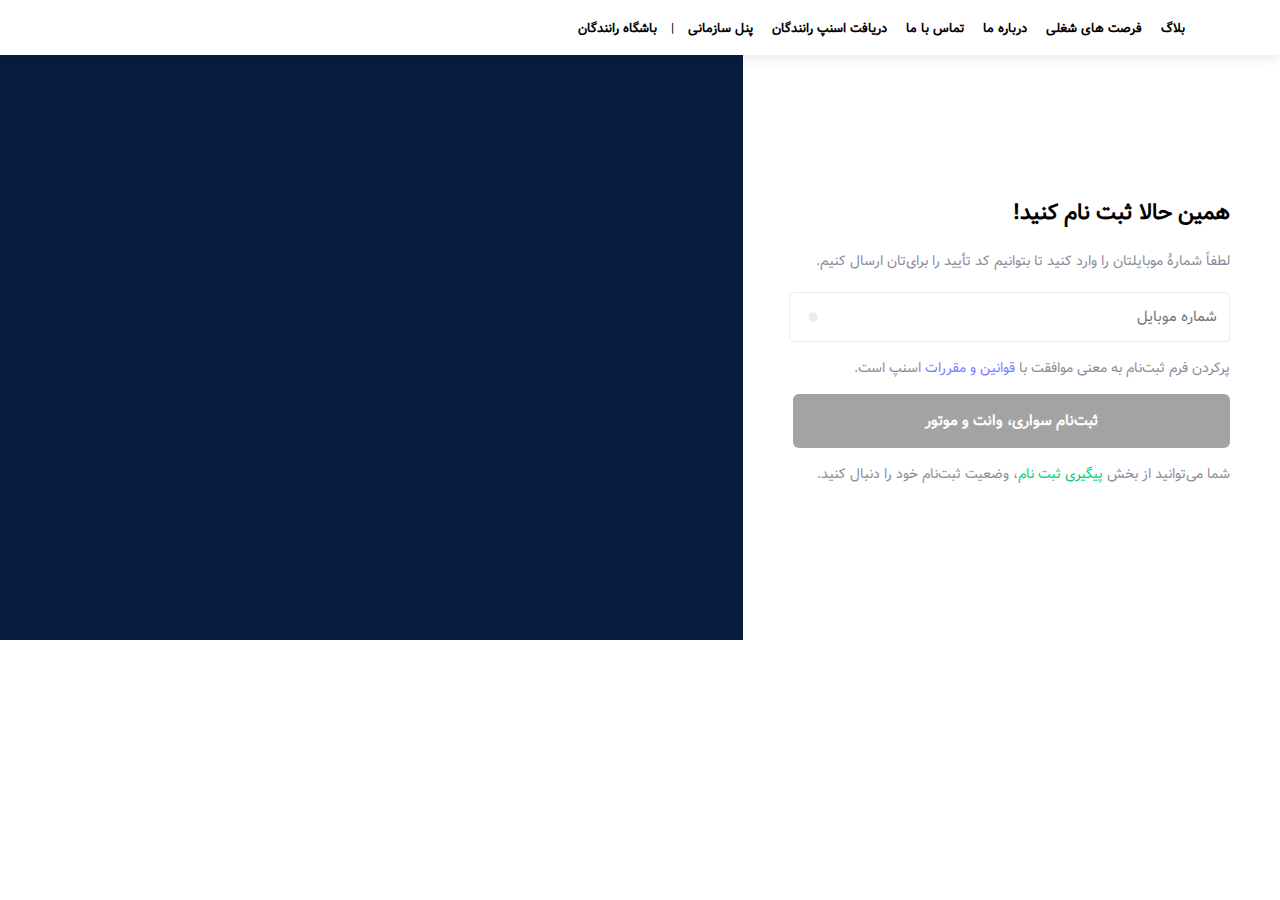
==== pages/signup.html @ 72254e92 "sorting files and adding the signup page" ====
<!DOCTYPE html>
<html lang="en">
<head>
    <meta charset="UTF-8">
    <meta name="viewport" content="width=device-width, initial-scale=1.0">
    <title>Sign Up</title>
    <link rel="stylesheet" href="../style/signup.css">
</head>
<body>
    <div class="main">
        <nav>
            <div class="logo">
                <img src="https://web-cdn.snapp.ir/snapp-website/icons/snappTextLogo.svg" alt="">
            </div>
            <div class="links">
                <ul>
                <ul>
                    <li><a href="#">بلاگ</a></li>
                    <li><a href="#">فرصت های شغلی</a></li>
                    <li><a href="#">درباره ما</a></li>
                    <li><a href="#">تماس با ما</a></li>
                    <li><a href="#">دریافت اسنپ رانندگان</a></li>
                    <li><a href="#">پنل سازمانی</a></li>
                    <li>|</li>
                    <li><a href="#">باشگاه رانندگان</a></li>
                </ul>
            </div>
        </nav>
        <div class="section-one">
            <div class="one-left">
            </div>
            <div class="one-right">
                <h2>همین حالا ثبت نام کنید!</h2>
                <p>لطفاً شمارهٔ موبایلتان را وارد کنید تا بتوانیم کد تأیید را برای‌تان ارسال کنیم.</p>
            <form action="">
                <svg xmlns="http://www.w3.org/2000/svg" width="50" height="50" fill="currentColor" class="bi bi-dot" viewBox="0 0 16 16">
                <path d="M8 9.5a1.5 1.5 0 1 0 0-3 1.5 1.5 0 0 0 0 3z"/>
                </svg>
                <input type="text" name="phone-num" id="phone-num" placeholder="شماره موبایل">
                <p>پرکردن فرم ثبت‌نام به معنی موافقت با <span class="span-one">قوانین و مقررات</span> اسنپ است.</p>
                <button type="submit">ثبت‌نام سواری‌، وانت و موتور</button>
                <p>شما می‌توانید از بخش <span class="span-two">پیگیری ثبت نام</span>، وضعیت ثبت‌نام خود را دنبال کنید.</p>
            </form>
            </div>
        </div>
    </div>
</body>
</html>
---- style/signup.css ----
@font-face {
    /*font-family: IranianSans;
    src: url(./fa-Iran-sans-web-bold.woff2);*/
    font-family: vazir;
    src: url(../assets/Vazir.ttf);
}
*{
    margin: 0;
    padding: 0;
    font-family: vazir;
}
nav{
    display: flex;
    flex-direction: row-reverse;
    align-items: center;
    box-sizing: border-box;
    padding: 10px;
    position: -webkit-sticky;
    position: sticky;
    top: 0;    
    background-color: white;
    box-shadow: rgba(0, 0, 0, 0.1) 0px 2px 12px 0px;
    z-index: 99;
}
.links{
    margin-right: 35px;
    direction: rtl;
}
ul li{
    display: inline;
    padding-left: 5px;
    color: black;
    font-size: 1vw;
    cursor: pointer;
}
ul li a{
    text-decoration: none;
    color: black;
    font-weight: 600;
    padding: 5px;
}
ul li a:hover{
    color: #04D170;
}
.logo{
    margin-right: 45px;
    margin-top: 10px;
}
.section-one{
    display: flex;
    flex-direction: row;
    width: 100%;
    height: 65vh;
}
.one-right{
    display: flex;
    width: 37%;
    height: 100%;
    flex-direction: column;
    justify-content: center;
    align-content: center;
    direction: rtl;
    padding: 50px;
    padding-top: 0px;
    gap: 20px;
}
.one-right h2{
    font-weight: 600;
    font-size: 22px;
}
.one-right p{
    font-size: 14px;
    color: #8B8C98;
}
.one-right input{
    width: 95%;
    padding: 12px;
    border: 1px solid #EBEBEA;
    border-radius: 5px;
    color: #B4B4B4;
    font-size: 15px;
}
.one-right form p{
    margin: 15px 0px;
}
.one-right form svg{
    position: absolute;
    top: 16.6;
    right: 34.5vw;
    color: #EBEBEA;
}
.one-right .span-one{
    color: #7A7EFF;
}
.one-right .span-two{
    color: #04D170;
}
.one-right form button{
    width: 100%;
    border: none;
    border-radius: 6px;
    padding: 15px;
    background-color: #A3A3A3;
    color: white;
    font-weight: 600;
    font-size: 15px;
}
.one-left{
    display: flex;
    width: 63%;
    height: 100%;
    flex-direction: column;
    justify-content: center;
    align-content: center;
    background-color: #061D3F;
}
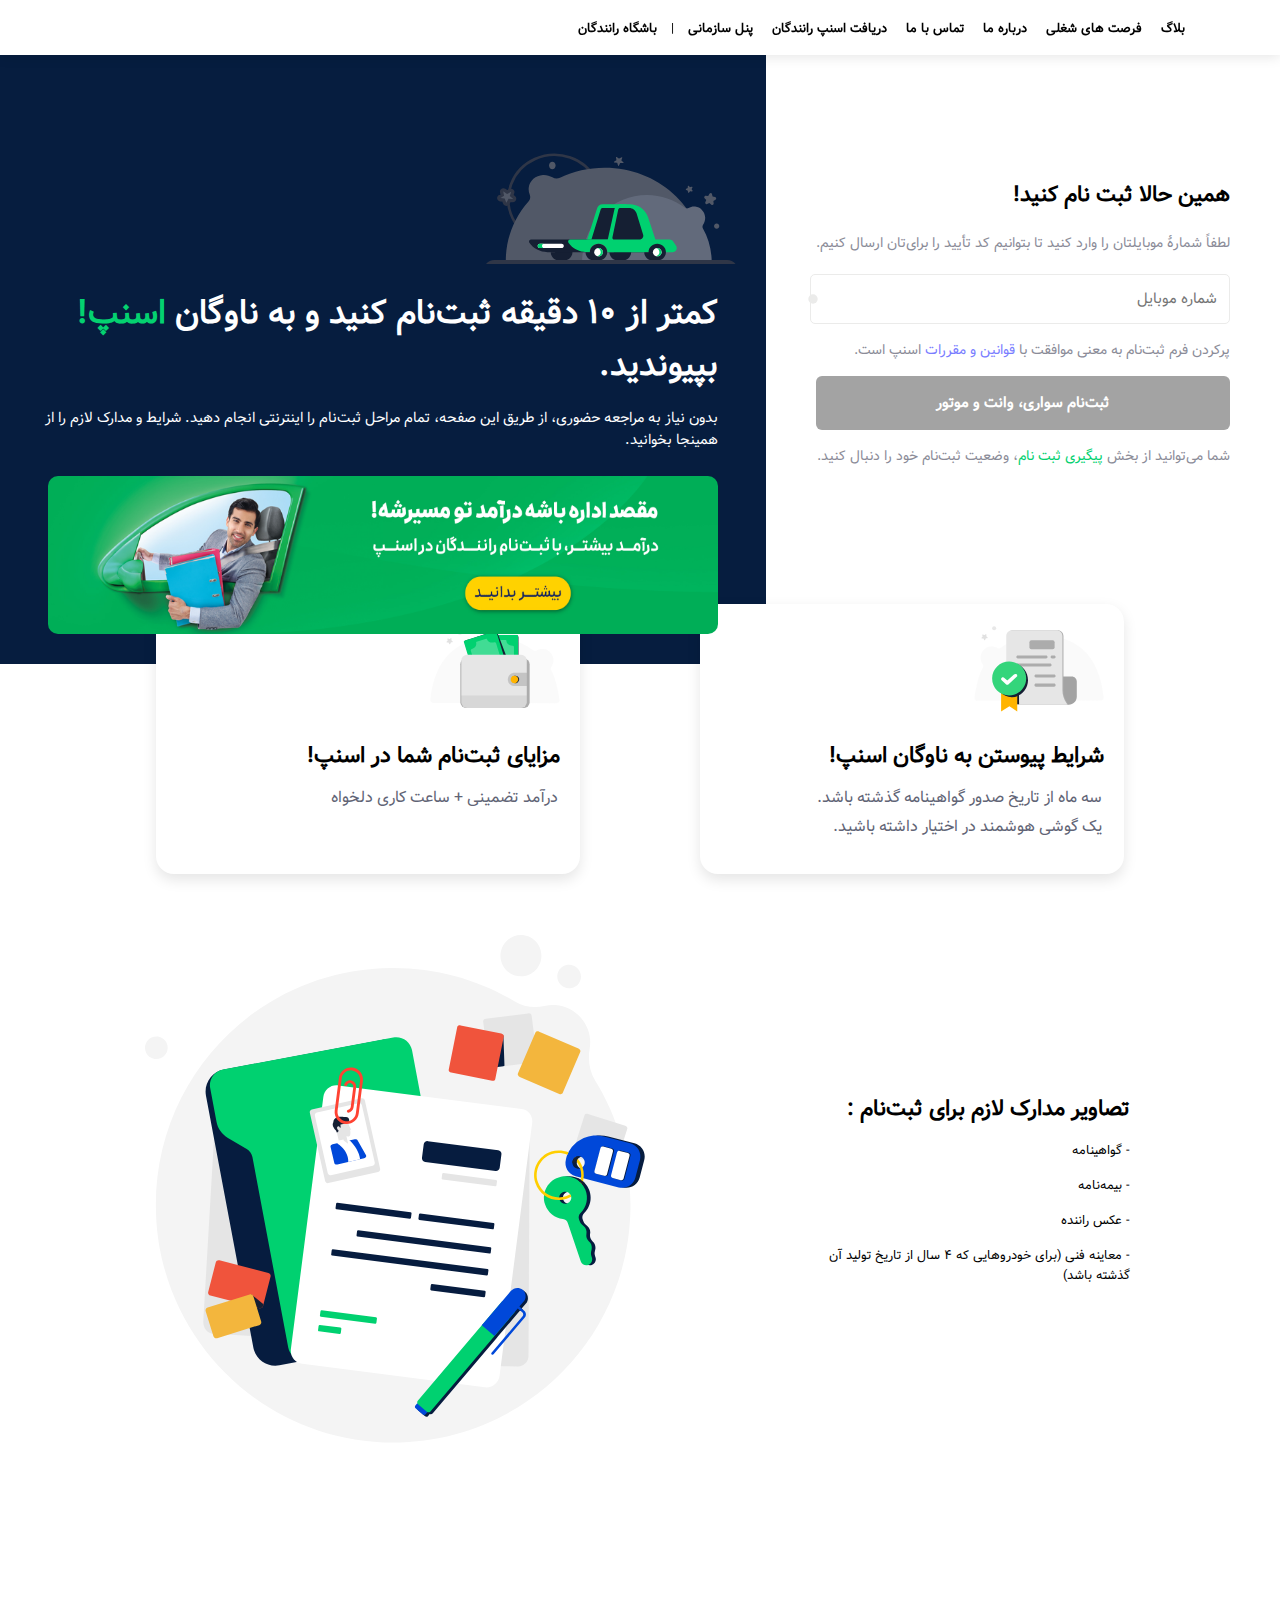
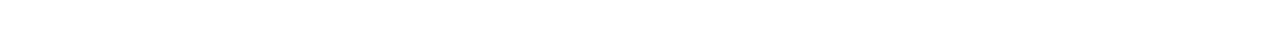
==== commit 979a147d: "adding assets and sections to signup page" ====
--- a/pages/signup.html
+++ b/pages/signup.html
@@ -28,6 +28,12 @@
         </nav>
         <div class="section-one">
             <div class="one-left">
+                <img src="../assets/carVector.svg" alt="">
+                <h1>کمتر از ۱۰ دقیقه ثبت‌نام کنید و به ناوگان <span class="span-two">اسنپ!</span> بپیوندید.</h1>
+                <p>بدون نیاز به مراجعه حضوری، از طریق این صفحه، تمام مراحل ثبت‌نام را اینترنتی انجام دهید. شرایط و مدارک لازم را از همینجا بخوانید.</p>
+                <div class="simple-carousel">
+                    <img name="slide" src="" alt="">
+                </div>
             </div>
             <div class="one-right">
                 <h2>همین حالا ثبت نام کنید!</h2>
@@ -43,6 +49,34 @@
             </form>
             </div>
         </div>
+        <div class="section-two">
+            <div class="benefit">
+                <img src="../assets/walletVector.svg" alt="">
+                <h2>مزایای ثبت‌نام شما در اسنپ!</h2>
+                <p>درآمد تضمینی + ساعت کاری دلخواه</p>
+            </div>
+            <div class="benefit">
+                <img src="../assets/paperVector.svg" alt="">
+                <h2>شرایط پیوستن به ناوگان اسنپ!</h2>
+                <p>سه ماه از تاریخ صدور گواهینامه گذشته باشد.</p>
+                <p>یک گوشی هوشمند در اختیار داشته باشید.</p>
+            </div>
+        </div>
+        <div class="section-three">
+            <div class="necessary-img">
+                <img src="../assets/requirementsVector.svg" alt="">
+            </div>
+            <div class="necessary">
+                <h2>تصاویر مدارک لازم برای ثبت‌نام :</h2>
+                <ul>
+                    <li>- گواهینامه</li>
+                    <li>- بیمه‌نامه</li>
+                    <li>- عکس راننده</li>
+                    <li>- معاینه فنی (برای خودروهایی که ۴ سال از تاریخ تولید آن گذشته باشد)</li>
+                </ul>
+            </div>
+        </div>
     </div>
+    <script src="../app/script-two.js"></script>
 </body>
 </html>--- a/style/signup.css
+++ b/style/signup.css
@@ -50,7 +50,7 @@
     display: flex;
     flex-direction: row;
     width: 100%;
-    height: 65vh;
+    height: 61vh;
 }
 .one-right{
     display: flex;
@@ -89,10 +89,10 @@
     right: 34.5vw;
     color: #EBEBEA;
 }
-.one-right .span-one{
+.span-one{
     color: #7A7EFF;
 }
-.one-right .span-two{
+.span-two{
     color: #04D170;
 }
 .one-right form button{
@@ -112,5 +112,111 @@
     flex-direction: column;
     justify-content: center;
     align-content: center;
+    direction: rtl;
     background-color: #061D3F;
+    padding: 30px;
+}
+.one-left img{
+    width: 250px;
+    height: 250px;
+}
+.one-left h1{
+    color: white;
+    margin-right: 18px;
+    margin-top: -45px;
+    font-size: 2.1rem;
+}
+.one-left p{
+    color: white;
+    margin-right: 18px;
+    margin-top: 15px;
+    font-size: 14.5px;
+}
+.simple-carousel {
+    position: relative;
+    width: 95%;
+    height: 29%;
+    margin: auto;
+    margin-top: 25px;
+  }
+  
+.simple-carousel img {
+    border-radius: 10px;
+    width: 100%;
+    height: 100%;
+}
+
+.simple-carousel > .simple-carousel-show { display: block; }
+
+.section-two{
+    display: flex;
+    flex-direction: row;
+    align-content: center;
+    justify-content: center;
+    gap: 120px;
+    width: 100%;
+    height: 30vh;
+}
+.benefit{
+    width: 30%;
+    height: 30vh;
+    display: flex;
+    flex-direction: column;
+    direction: rtl;
+    background-color: white;
+    border-radius: 18px;
+    padding: 0px 20px !important;
+    box-shadow: rgba(0, 0, 0, 0.1) 0px 5.6px 13.6px 0px !important;
+}
+.benefit img{
+    padding-top: 5px;
+    width: 130px;
+    height: 120px;
+}
+.benefit h2{
+    font-size: 22.12px !important;
+    margin: 10px 0px;
+}
+.benefit p{
+    color: rgb(97, 100, 117) !important;
+    margin: 2px;
+}
+.section-three{
+    width: 100%;
+    height: 70vh;
+    display: flex;
+    flex-direction: row;
+    align-content: center;
+    justify-content: center;
+    background-color: white;
+}
+.necessary{
+    width: 50%;
+    height: 100%;
+    padding: 150px;
+    padding-top: 0px;
+    display: flex;
+    flex-direction: column;
+    align-content: center;
+    justify-content: center;
+    direction: rtl;
+}
+.necessary h2{
+    font-size: 22px;
+}
+.necessary ul li{
+    display: block;
+    margin-top: 15px;
+}
+.necessary-img{
+    display: flex;
+    flex-direction: row;
+    align-content: center;
+    justify-content: center;
+    width: 50%;
+    height: 100%;
+}
+.necessary-img img{
+    width: 500px;
+    padding-left: 150px;
 }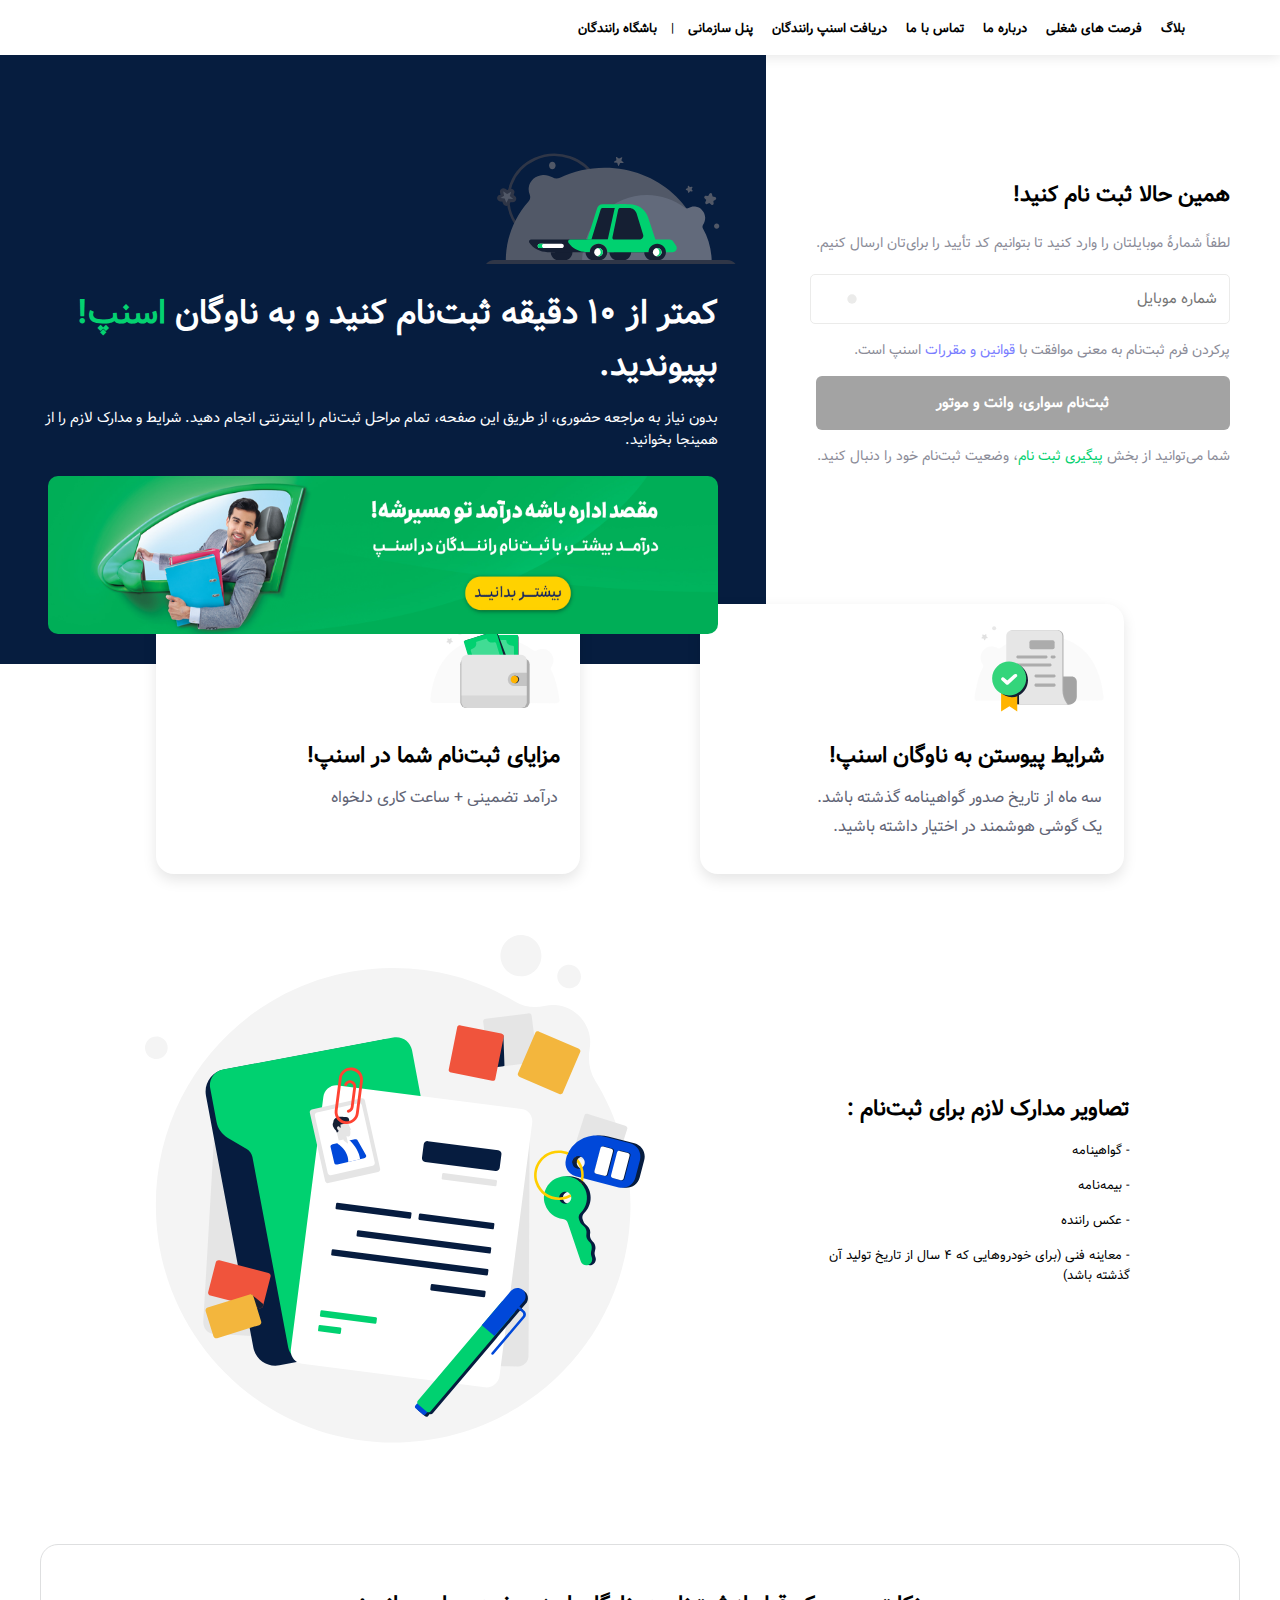
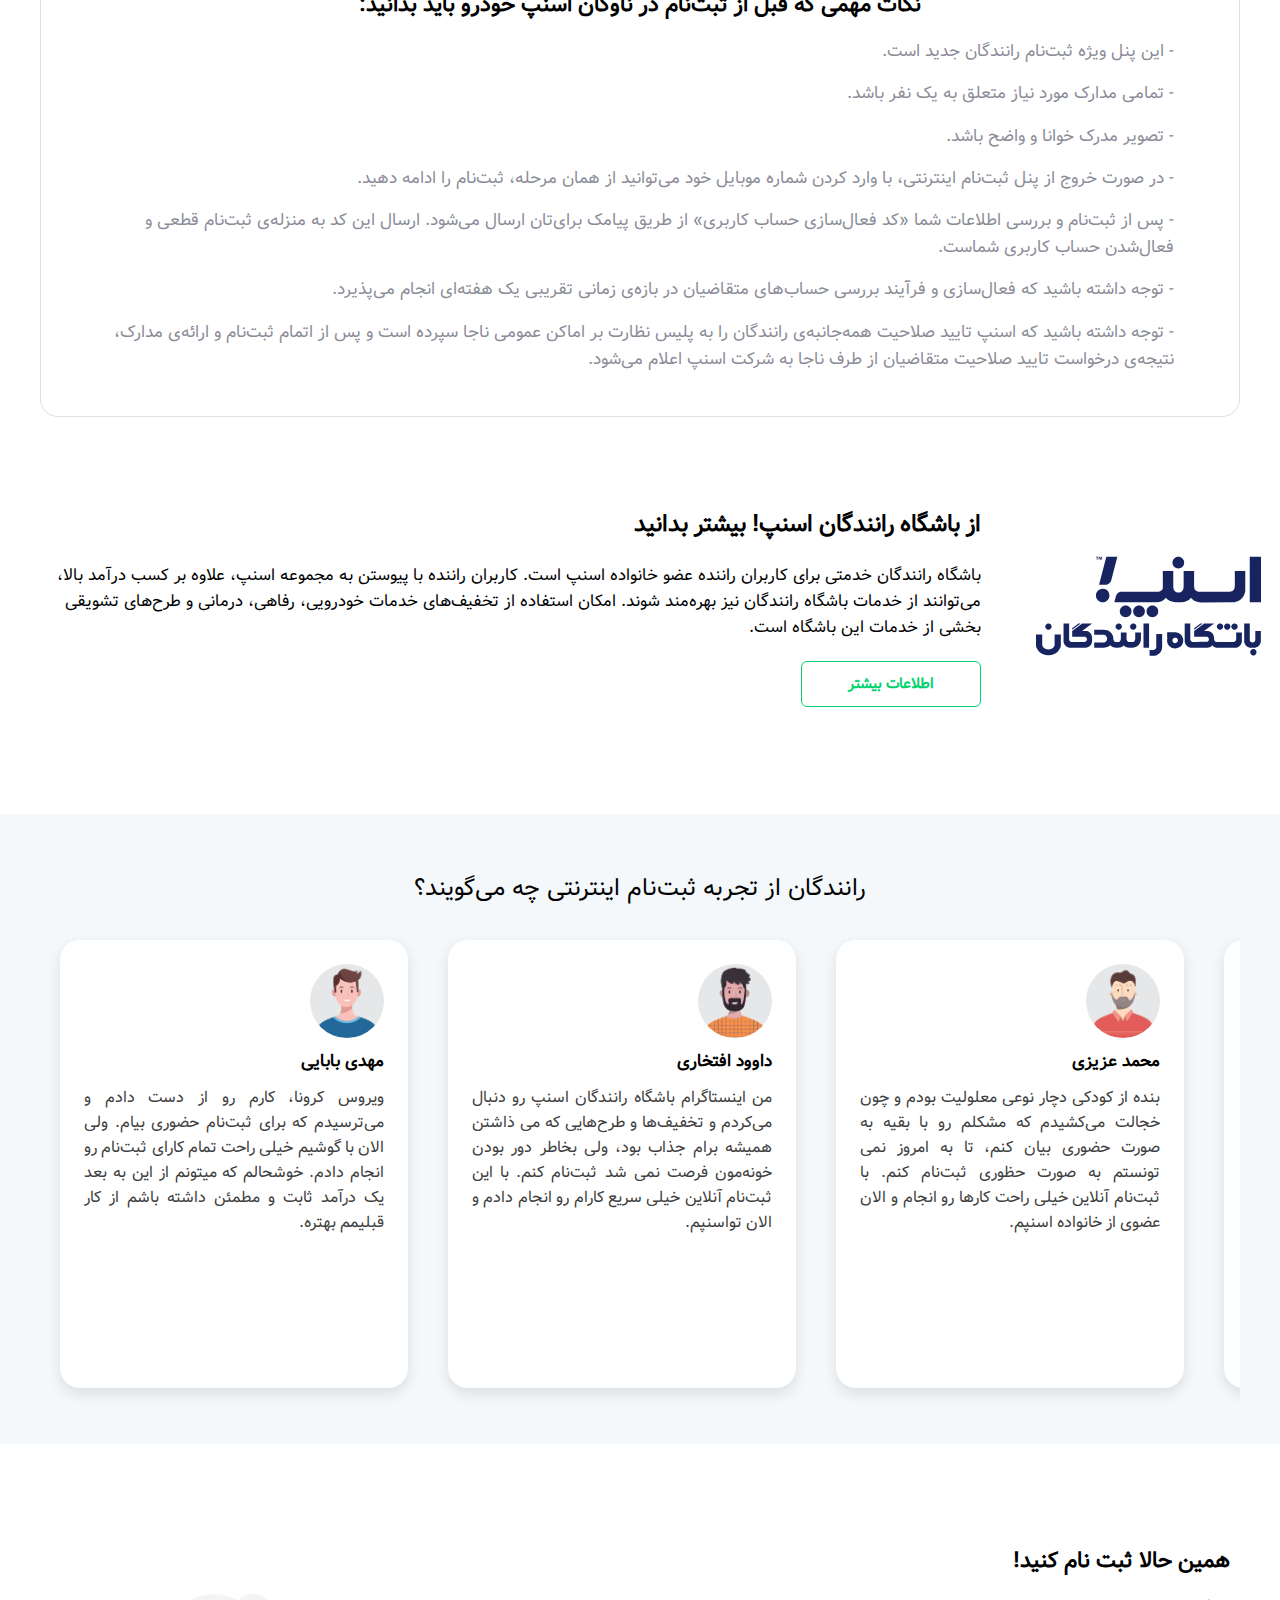
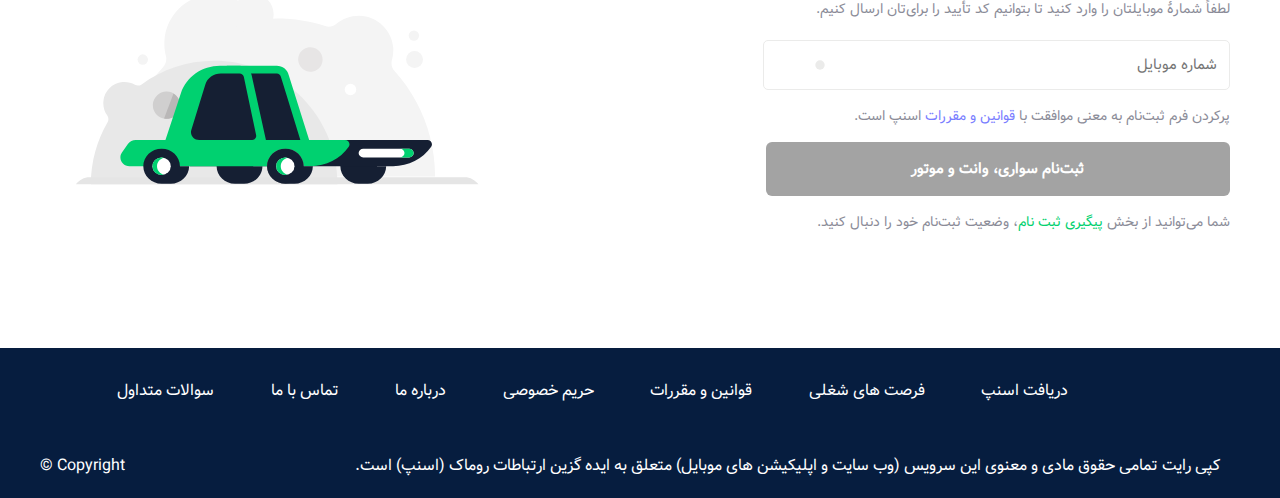
==== commit 7f7610bc: "finishing signup page first version" ====
--- a/pages/signup.html
+++ b/pages/signup.html
@@ -76,6 +76,97 @@
                 </ul>
             </div>
         </div>
+        <div class="section-four">
+            <div class="four-con">
+                <h2>نکات مهمی که قبل از ثبت‌نام در ناوگان اسنپ خودرو باید بدانید:</h2>
+                <ul>
+                    <li>- این پنل ویژه ثبت‌نام رانندگان جدید است.</li>
+                    <li>- تمامی مدارک مورد نیاز متعلق به یک نفر باشد.</li>
+                    <li>- تصویر مدرک خوانا و واضح باشد.</li>
+                    <li>- در صورت خروج از پنل ثبت‌نام اینترنتی، با وارد کردن شماره موبایل خود می‌توانید از همان مرحله،‌ ثبت‌نام را ادامه دهید.</li>
+                    <li>- پس از ثبت‌نام و بررسی اطلاعات شما «کد فعال‌سازی حساب کاربری» از طریق پیامک برای‌تان ارسال می‌شود. ارسال این کد به منزله‌ی ثبت‌نام قطعی و فعال‌شدن حساب کاربری شماست.</li>
+                    <li>- توجه داشته باشید که فعال‌سازی و فرآیند بررسی حساب‌های متقاضیان در بازه‌ی زمانی تقریبی یک هفته‌ای انجام می‌پذیرد.</li>
+                    <li>- توجه داشته باشید که اسنپ تایید صلاحیت همه‌جانبه‌ی رانندگان را به پلیس نظارت بر اماکن عمومی ناجا سپرده است و پس از اتمام ثبت‌نام و ارائه‌ی مدارک، نتیجه‌ی درخواست تایید صلاحیت متقاضیان از طرف ناجا به شرکت اسنپ اعلام می‌شود.</li>
+                </ul>
+            </div>
+        </div>
+        <div class="section-five">
+            <div class="content">
+                <h3>از باشگاه رانندگان اسنپ! بیشتر بدانید</h3>
+                <p>باشگاه رانندگان خدمتی برای کاربران راننده عضو خانواده اسنپ است. کاربران راننده با پیوستن به مجموعه اسنپ، علاوه بر کسب درآمد بالا، می‌توانند از خدمات باشگاه رانندگان نیز بهره‌مند شوند. امکان استفاده از تخفیف‌های خدمات خودرویی، رفاهی، درمانی و طرح‌های تشویقی بخشی از خدمات این باشگاه است.</p>
+                <button type="button">اطلاعات بیشتر</button>
+            </div>
+            <div class="driver-logo">
+                <img src="../assets/club.svg" alt="">
+            </div>
+        </div>
+        <div class="section-six">
+            <div class="six-con">
+                <h2>رانندگان از تجربه ثبت‌نام اینترنتی چه می‌گویند؟</h2>
+                <div class="swiper">
+                    <div class="drivers">
+                        <div class="driver">
+                            <img class="driverImg" src="../assets/avatar2.png" alt="">
+                            <h3 name="driverN">مهدی بابایی</h3>
+                            <p name="driverO"> ویروس کرونا، کارم رو از دست دادم و می‌ترسیدم که برای ثبت‌نام حضوری بیام. ولی الان با گوشیم خیلی راحت تمام کارای ثبت‌نام رو انجام دادم. خوشحالم که میتونم از این به بعد یک درآمد ثابت و مطمئن داشته باشم از کار قبلیمم بهتره.</p>
+                        </div>
+                        <div class="driver">
+                            <img class="driverImg" src="../assets/avatar3.png" alt="">
+                            <h3 name="driverN">داوود افتخاری</h3>
+                            <p name="driverO">من اینستاگرام باشگاه رانندگان اسنپ رو دنبال می‌کردم و تخفیف‌ها و طرح‌هایی که می ذاشتن همیشه برام جذاب بود، ولی بخاطر دور بودن خونه‌مون فرصت نمی شد ثبت‌نام کنم. با این ثبت‌نام آنلاین خیلی سریع کارام رو انجام دادم و الان تواسنپم.</p>
+                        </div>
+                        <div class="driver">
+                            <img class="driverImg" src="../assets/avatar5.png" alt="">
+                            <h3 name="driverN">محمد عزیزی</h3>
+                            <p name="driverO">بنده از کودکی دچار نوعی معلولیت بودم و چون خجالت می‌کشیدم که مشکلم رو‌ با بقیه به‌ صورت حضوری بیان کنم، تا به امروز نمی تونستم به صورت حظوری ثبت‌نام کنم. با ثبت‌نام آنلاین خیلی راحت کارها رو انجام و الان عضوی از خانواده اسنپم.</p>
+                        </div>
+                        <div class="driver">
+                            <img class="driverImg" src="../assets/avatar6.png" alt="">
+                            <h3 name="driverN">احسان عزیزی</h3>
+                            <p name="driverO">وقتی فهمیدم اسنپ به راننده‌هاش لاستیک با قیمت دولتی میده، راغب شدم که ثبت‌نام کنم ولی اصلا فرصت نمی‌کردم و همیشه یادم می‌رفت. الان با ثبت‌نام آنلاین خیلی راحت و سریع مدارکمو ارسال کردمو کارامو انجام دادم و بلاخره اسنپی شدم.</p>
+                        </div>
+                    </div>
+                </div>
+            </div>
+        </div>
+        <div class="section-seven">
+            <div class="carImg">
+                <img src="../assets/largeCarVector.svg" alt="">
+            </div>
+            <div class="signup">
+                <h2>همین حالا ثبت نام کنید!</h2>
+                <p>لطفاً شمارهٔ موبایلتان را وارد کنید تا بتوانیم کد تأیید را برای‌تان ارسال کنیم.</p>
+            <form action="">
+                <svg xmlns="http://www.w3.org/2000/svg" width="50" height="50" fill="currentColor" class="bi bi-dot" viewBox="0 0 16 16">
+                <path d="M8 9.5a1.5 1.5 0 1 0 0-3 1.5 1.5 0 0 0 0 3z"/>
+                </svg>
+                <input type="text" name="phone-num" id="phone-num" placeholder="شماره موبایل">
+                <p>پرکردن فرم ثبت‌نام به معنی موافقت با <span class="span-one">قوانین و مقررات</span> اسنپ است.</p>
+                <button type="submit">ثبت‌نام سواری‌، وانت و موتور</button>
+                <p>شما می‌توانید از بخش <span class="span-two">پیگیری ثبت نام</span>، وضعیت ثبت‌نام خود را دنبال کنید.</p>
+            </form>
+            </div>
+        </div>
+        <div class="footer">
+                <div class="footer-top">
+                        <img src="https://web-cdn.snapp.ir/snapp-website/icons/snappTextLogo.svg" alt="">
+                        <a>دریافت اسنپ</a>
+                        <a>فرصت های شغلی</a>
+                        <a>قوانین و مقررات</a>
+                        <a>حریم خصوصی</a>
+                        <a>درباره ما</a>
+                        <a>تماس با ما</a>
+                        <a>سوالات متداول</a>
+                </div>
+            <div class="footer-bottom">
+                <div class="sentence">
+                    <p>کپی رایت تمامی حقوق مادی و معنوی این سرویس (وب سایت و اپلیکیشن های موبایل) متعلق به ایده گزین ارتباطات روماک (اسنپ) است.</p>
+                </div>
+                <div class="icon">
+                    <p>Copyright ©</p>
+                </div>
+            </div>
+        </div>
     </div>
     <script src="../app/script-two.js"></script>
 </body>
--- a/style/signup.css
+++ b/style/signup.css
@@ -15,8 +15,6 @@
     align-items: center;
     box-sizing: border-box;
     padding: 10px;
-    position: -webkit-sticky;
-    position: sticky;
     top: 0;    
     background-color: white;
     box-shadow: rgba(0, 0, 0, 0.1) 0px 2px 12px 0px;
@@ -86,7 +84,7 @@
 .one-right form svg{
     position: absolute;
     top: 16.6;
-    right: 34.5vw;
+    right: 31.5vw;
     color: #EBEBEA;
 }
 .span-one{
@@ -219,4 +217,294 @@
 .necessary-img img{
     width: 500px;
     padding-left: 150px;
+}
+.section-four{
+    width: 100%;
+    height: 45vh;
+    display: flex;
+    flex-direction: row;
+    align-content: center;
+    justify-content: center;
+    background-color: white;
+    margin-bottom: 140px;
+}
+.four-con{
+    width: 100%;
+    height: 100%;
+    display: flex;
+    flex-direction: column;
+    align-content: center;
+    justify-content: center;
+    background-color: white;
+    direction: rtl;
+    border: 1px solid #dedfe0;
+    border-radius: 18px;
+    margin: 40px;
+    padding: 33px 65px;
+    line-height: 1.6;
+}
+.four-con h2{
+    text-align: center;
+    font-size: 22px;
+}
+.four-con ul li{
+    display: block;
+    margin-top: 15px;
+    font-size: 17px;
+    color: #8B8C98;
+}
+.section-five{
+    width: 100%;
+    height: 35vh;
+    display: flex;
+    flex-direction: row;
+    align-content: center;
+    justify-content: center;
+    background-color: white;
+    margin-top: 70px;
+    margin-bottom: 50px;
+}
+.driver-logo{
+    display: flex;
+    flex-direction: row;
+    align-content: center;
+    justify-content: center;
+    width: 20%;
+    height: 100%;
+}
+.driver-logo img{
+    width: 100%;
+    height: 130px;
+    margin:auto;
+    padding-right: 30px;
+}
+.content{
+    display: flex;
+    flex-direction: column;
+    align-content: center;
+    justify-content: center;
+    width: 80%;
+    height: 100%;
+    direction: rtl;
+    padding-left: 45px;
+    padding-right: 65px;
+    gap: 20px;
+}
+.content h3{
+    font-size: 23.5px;
+}
+.content p{
+    font-size: 16.6px;
+}
+.content button{
+    width: 180px;
+    border: 1px solid #04D170;
+    border-radius: 6px;
+    padding: 10px;
+    background-color: white;
+    color: #04D170;
+    font-weight: 600;
+    font-size: 15px;
+}
+.section-six{
+    width: 100%;
+    height: 70vh;
+    display: flex;
+    flex-direction: column;
+    align-content: center;
+    justify-content: center;
+    background-color: #F4F8FB;
+}
+.six-con{
+    display: flex;
+    flex-direction: column;
+    align-content: center;
+    justify-content: center;
+    padding: 40px;
+    gap: 30px;
+}
+.six-con h2{
+    padding-top: 20px;
+    text-align: center;
+    height: 20px;
+    width: 100%;
+    font-weight: 200;
+}
+.swiper{
+    width: 100%;
+    height: fit-content;
+    padding: 20px 0;
+    overflow: auto;
+}
+.swiper::-webkit-scrollbar {
+    width: 80px;
+    height: 5px;
+  }
+  .swiper::-webkit-scrollbar-thumb {
+    background: rgb(255, 255, 255);
+    border-radius: 10px;
+  }
+  .swiper::-webkit-scrollbar-track {
+    background: rgba(224, 224, 224, 0.2);
+  }
+
+.drivers{
+    width: fit-content;
+    display: flex;
+    align-items: center;
+    justify-content: center;
+    animation: scroll 8s linear infinite;
+}
+
+.driver{
+    width: 300px;
+    height: 400px;
+    background: white;
+    box-shadow: rgba(0, 0, 0, 0.1) 0px 5.6px 13.6px 0px;
+    display: flex;
+    align-items: right;
+    justify-content:right;
+    flex-direction: column;
+    margin: 0 20px;
+    border-radius: 20px;
+    padding: 24px;
+    gap: 10px;
+    direction: rtl;
+    /* animation: scroll 10s linear infinite; */
+}
+.driver .driverImg{
+    width: 74px;
+    height: 74px;
+    border-radius: 50%;
+}
+.driver h3{
+    font-size: 17.08px;
+}
+.driver p{
+    text-align: justify;
+    color: rgb(64, 64, 64);
+    font-weight: 100;
+}
+@keyframes scroll {
+    0% {
+      transform: translateX(0);
+    }
+    100% {
+      transform: translateX(-100%);
+    }
+  }
+  .section-seven{
+    display: flex;
+    flex-direction: row;
+    width: 100%;
+    height: fit-content;
+    justify-content: center;
+    align-items: center;
+    margin: 50px 0px;
+}
+.signup{
+    display: flex;
+    width: 42%;
+    height: 100%;
+    flex-direction: column;
+    justify-content: center;
+    align-content: center;
+    direction: rtl;
+    padding: 50px;
+    gap: 20px;
+}
+.signup h2{
+    font-weight: 600;
+    font-size: 22px;
+}
+.signup p{
+    font-size: 14px;
+    color: #8B8C98;
+}
+.signup input{
+    width: 95%;
+    padding: 12px;
+    border: 1px solid #EBEBEA;
+    border-radius: 5px;
+    color: #B4B4B4;
+    font-size: 15px;
+}
+.signup form p{
+    margin: 15px 0px;
+}
+.signup form svg{
+    position: absolute;
+    top: 16.6;
+    right: 34vw;
+    color: #EBEBEA;
+}
+.signup form button{
+    width: 100%;
+    border: none;
+    border-radius: 6px;
+    padding: 15px;
+    background-color: #A3A3A3;
+    color: white;
+    font-weight: 600;
+    font-size: 15px;
+}
+.carImg{
+    display: flex;
+    width: 58%;
+    height: 100%;
+    align-items: center;
+    justify-content: flex-end;
+    background-color: white;
+    transform: scaleX(-1);
+    margin-left: 75px;
+    padding-bottom: 30px;
+}
+.carImg img{
+    height: 210px;
+    border: none;
+}
+.footer{
+    background-color: #061D3F;
+    display: flex;
+    width: 100%;
+    height: fit-content;
+    display: flex;
+    flex-direction: column;
+    justify-content: center;
+    box-sizing: border-box;
+    padding: 10px;
+    padding-top: 20px;
+    bottom: 0;    
+    direction: rtl;
+    font-weight: 100;
+}
+.footer-top{
+    width: 80%;
+    height: 50%;
+    display: flex;
+    flex-direction: row;
+    justify-content: space-between;
+    padding: 0px 145px;
+    direction: rtl;
+}
+.footer-top a{
+    padding-top: 10px;
+    color: white;
+}
+.footer-top a:hover{
+    color: #04D170;
+}
+.footer-bottom{
+    width: 100%;
+    height: 50%;
+    display: flex;
+    flex-direction: row;
+    justify-content: space-between;
+    padding: 50px;
+    padding-bottom: 10px;
+    direction: rtl;
+    color: white;
+}
+.icon{
+    padding-left: 80px;
 }